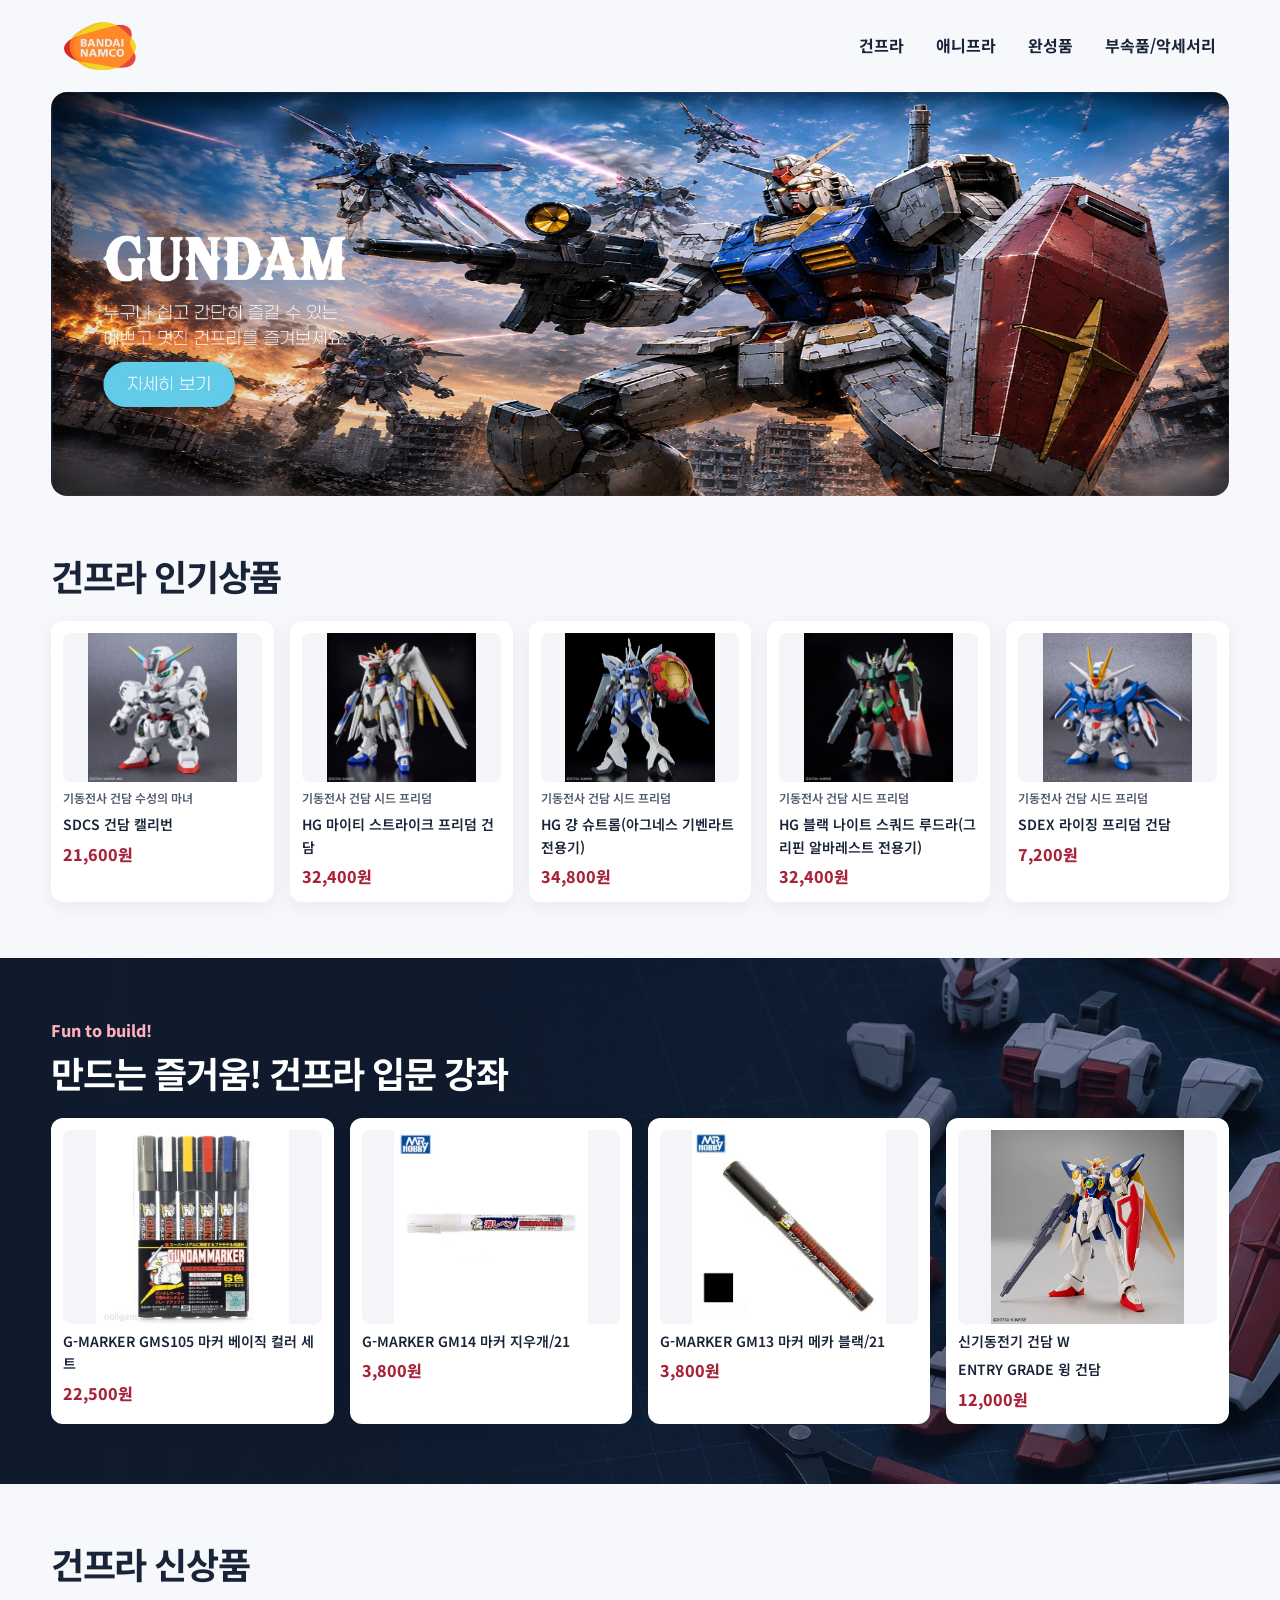
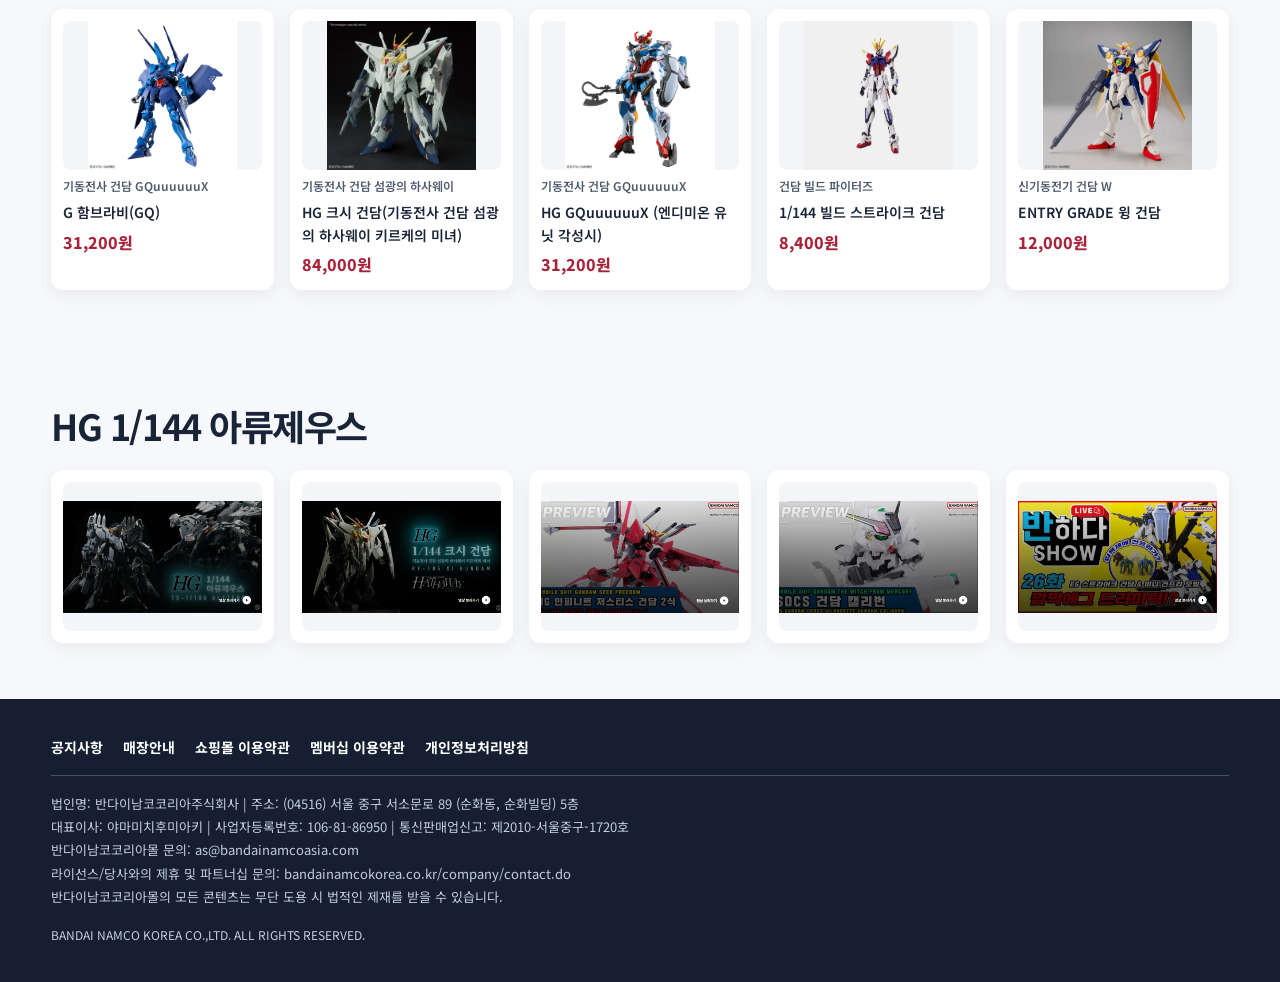
==== bandai/index.html @ d17b0fea "Add files via upload" ====
<!DOCTYPE html>
<html lang="ko">

<head>
    <meta charset="UTF-8">
    <meta name="viewport" content="width=device-width, initial-scale=1.0">
    <title>첫번째 연습파일</title>
    <link rel="stylesheet" href="https://fonts.googleapis.com/css2?family=Noto+Sans+KR:wght@400;500;600;700;800&amp;display=swap">
    <style>
        * {
            margin: 0;
            padding: 0;
            box-sizing: border-box;
        }

        body {
            font: 16px/1.6 "Noto Sans KR", sans-serif;
            color: #192438;
            background: #f7f8fb;
        }

        header {
            max-width: 1400px;
            margin: 0 auto;
            padding: 10px 5%;
            display: flex;
            align-items: center;
            justify-content: space-between;
            gap: 16px;
        }

        .logo img {
            width: 72px;
            vertical-align: middle;
        }

        nav {
            display: flex;
            flex-wrap: wrap;
            gap: 8px 32px;
        }

        nav a {
            font-weight: 700;
            text-decoration: none;
            color: #192438;
        }

        nav a:hover,
        nav a:focus-visible {
            color: #ba283e;
        }

        .hero {
            width: 92%;
            max-width: 1400px;
            aspect-ratio: 1920 / 659;
            margin: 0 auto;
            border-radius: 16px;
            background: #172338 url(img/hero.jpg) no-repeat center / contain;
        }

        .wrap,
        .wrap2,
        .fw {
            width: 92%;
            max-width: 1200px;
            margin: 0 auto;
        }

        .wrap {
            padding: 56px 0;
        }

        h1,
        h2 {
            margin-bottom: 22px;
            font-size: clamp(24px, 3.5vw, 36px);
            line-height: 1.3;
            letter-spacing: -0.04em;
        }

        .daily-new-list,
        .daily-new-list2,
        .daily-new-list3 {
            display: flex;
            flex-wrap: wrap;
            gap: 16px;
        }

        .card,
        .card2 {
            min-width: 0;
            padding: 12px;
            border-radius: 12px;
            background: #fff;
            color: #192438;
            box-shadow: 0 5px 18px #101b3010;
            overflow-wrap: anywhere;
        }

        .card {
            flex: 0 0 calc((100% - 64px) / 5);
        }

        .card2 {
            flex: 0 0 calc((100% - 48px) / 4);
        }

        .card img,
        .card2 img {
            width: 100%;
            aspect-ratio: 4 / 3;
            object-fit: contain;
            border-radius: 8px;
            background: #f3f5f8;
            vertical-align: middle;
        }

        .card p,
        .card2 p {
            margin-top: 6px;
            font-size: 14px;
            font-weight: 600;
        }

        .card p:first-of-type {
            font-size: 12px;
            color: #505b6e;
        }

        .card p:last-child,
        .card2 p:last-child {
            font-size: 16px;
            font-weight: 800;
            color: #a82339;
        }

        .bg {
            padding: 60px 0;
            background: linear-gradient(90deg, #101a2d 5%, #101a2d45), url(img/workbench-bg.png) no-repeat center / cover;
            color: #fff;
        }

        .wrap2 > p {
            margin-bottom: 6px;
            color: #ffb0bc;
            font-weight: 800;
        }

        footer {
            padding: 36px 0;
            background: #151f31;
            color: #c4cedd;
            font-size: 13px;
            line-height: 1.8;
            overflow-wrap: anywhere;
        }

        .footer-menu {
            display: flex;
            flex-wrap: wrap;
            gap: 6px 20px;
            margin-bottom: 16px;
            padding-bottom: 14px;
            border-bottom: 1px solid #435068;
            color: #fff;
            font-size: 14px;
            font-weight: 700;
        }

        .copyright {
            margin-top: 16px;
            font-size: 12px;
        }

        @media (max-width: 900px) {
            .card,
            .card2 {
                flex-basis: calc((100% - 32px) / 3);
            }
        }

        @media (max-width: 600px) {
            nav {
                gap: 6px 14px;
                font-size: 14px;
            }

            .wrap,
            .bg {
                padding: 36px 0;
            }

            .card,
            .card2 {
                flex-basis: calc((100% - 16px) / 2);
            }
        }
    </style>
</head>

<body>
    <header>
        <div class="logo"><img src="img/pngegg.png"></div>
        <nav>
            <a href="#">건프라</a>
            <a href="#">애니프라</a>
            <a href="#">완성품</a>
            <a href="#">부속품/악세서리</a>
        </nav>
    </header>
    <section class="hero">
    </section>
    <section class="wrap">
        <h2>건프라 인기상품</h2>
        <div class="daily-new-list">
            <div class="card"><img src="img/gc.jpg">
                <p>기동전사 건담 수성의 마녀</p>
                <p>SDCS 건담 캘리번</p>
                <p>21,600원</p>
            </div>
            <div class="card"><img src="img/msg.jpg">
                <p>기동전사 건담 시드 프리덤</p>
                <p>HG 마이티 스트라이크 프리덤 건담</p>
                <p>32,400원</p>
            </div>
            <div class="card"><img src="img/gs.jpg">
                <p>기동전사 건담 시드 프리덤</p>
                <p>HG 걍 슈트롬(아그네스 기벤라트 전용기)</p>
                <p>34,800원</p>
            </div>
            <div class="card"><img src="img/bnr.jpg">
                <p>기동전사 건담 시드 프리덤</p>
                <p>HG 블랙 나이트 스쿼드 루드라(그리핀 알바레스트 전용기)</p>
                <p>32,400원</p>
            </div>
            <div class="card"><img src="img/rfg.jpg">
                <p>기동전사 건담 시드 프리덤</p>
                <p>SDEX 라이징 프리덤 건담</p>
                <p>7,200원</p>
            </div>
        </div>
    </section>
    <section class="bg">
        <div class="wrap2">
        <p>Fun to build!</p>
        <h2>만드는 즐거움! 건프라 입문 강좌</h2>
        <div class="daily-new-list2">
            <div class="card2"><img src="img/gms.jpg">
                <p>G-MARKER GMS105 마커 베이직 컬러 세트</p>
                <p>22,500원</p>
            </div>
            <div class="card2"><img src="img/me.jpg">
                <p>G-MARKER GM14 마커 지우개/21</p>
                <p>3,800원</p>
            </div>
            <div class="card2"><img src="img/mb.jpg">
                <p>G-MARKER GM13 마커 메카 블랙/21</p>
                <p>3,800원</p>
            </div>
            <div class="card2"><img src="img/wg.jpeg">
                <p>신기동전기 건담 W</p>
                <p>ENTRY GRADE 윙 건담</p>
                <p>12,000원</p>
            </div>
            </div>
        </div>
    </section>
    <section class="wrap">
        <h2>건프라 신상품</h2>
        <div class="daily-new-list">
            <div class="card"><img src="img/gqh.jpeg">
                <p>기동전사 건담 GQuuuuuuX</p>
                <p>G 함브라비(GQ)</p>
                <p>31,200원</p>
            </div>
            <div class="card"><img src="img/xg.jpg">
                <p>기동전사 건담 섬광의 하사웨이</p>
                <p>HG 크시 건담(기동전사 건담 섬광의 하사웨이 키르케의 미녀)</p>
                <p>84,000원</p>
            </div>
            <div class="card"><img src="img/gq.jpeg">
                <p>기동전사 건담 GQuuuuuuX</p>
                <p>HG GQuuuuuuX (엔디미온 유닛 각성시)</p>
                <p>31,200원</p>
            </div>
            <div class="card"><img src="img/bs.jpg">
                <p>건담 빌드 파이터즈</p>
                <p>1/144 빌드 스트라이크 건담</p>
                <p>8,400원</p>
            </div>
            <div class="card"><img src="img/wg.jpeg">
                <p>신기동전기 건담 W</p>
                <p>ENTRY GRADE 윙 건담</p>
                <p>12,000원</p>
            </div>
        </div>
    </section>
    <section class="wrap">
        <h1>HG 1/144 아류제우스</h1>
        <div class="daily-new-list3">
            <div class="card"><img src="img/aj.png">
            </div>
            <div class="card"><img src="img/xgu.png">
            </div>
            <div class="card"><img src="img/ig.png">
            </div>
            <div class="card"><img src="img/sgc.png">
            </div>
            <div class="card"><img src="img/esg.png">
            </div>
        </div>
    </section>
    <footer>
        <div class="fw">
            <div class="footer-menu">
                <span>공지사항</span>
                <span>매장안내</span>
                <span>쇼핑몰 이용약관</span>
                <span>멤버십 이용약관</span>
                <span>개인정보처리방침</span>
            </div>
            <p>법인명: 반다이남코코리아주식회사 | 주소: (04516) 서울 중구 서소문로 89 (순화동, 순화빌딩) 5층</p>
            <p>대표이사: 야마미치후미아키 | 사업자등록번호: 106-81-86950 | 통신판매업신고: 제2010-서울중구-1720호</p>
            <p>반다이남코코리아몰 문의: as@bandainamcoasia.com</p>
            <p>라이선스/당사와의 제휴 및 파트너십 문의: bandainamcokorea.co.kr/company/contact.do</p>
            <p>반다이남코코리아몰의 모든 콘텐츠는 무단 도용 시 법적인 제재를 받을 수 있습니다.</p>

            <p class="copyright">BANDAI NAMCO KOREA CO.,LTD. ALL RIGHTS RESERVED.</p>
        </div>
    </footer>
</body>

</html>
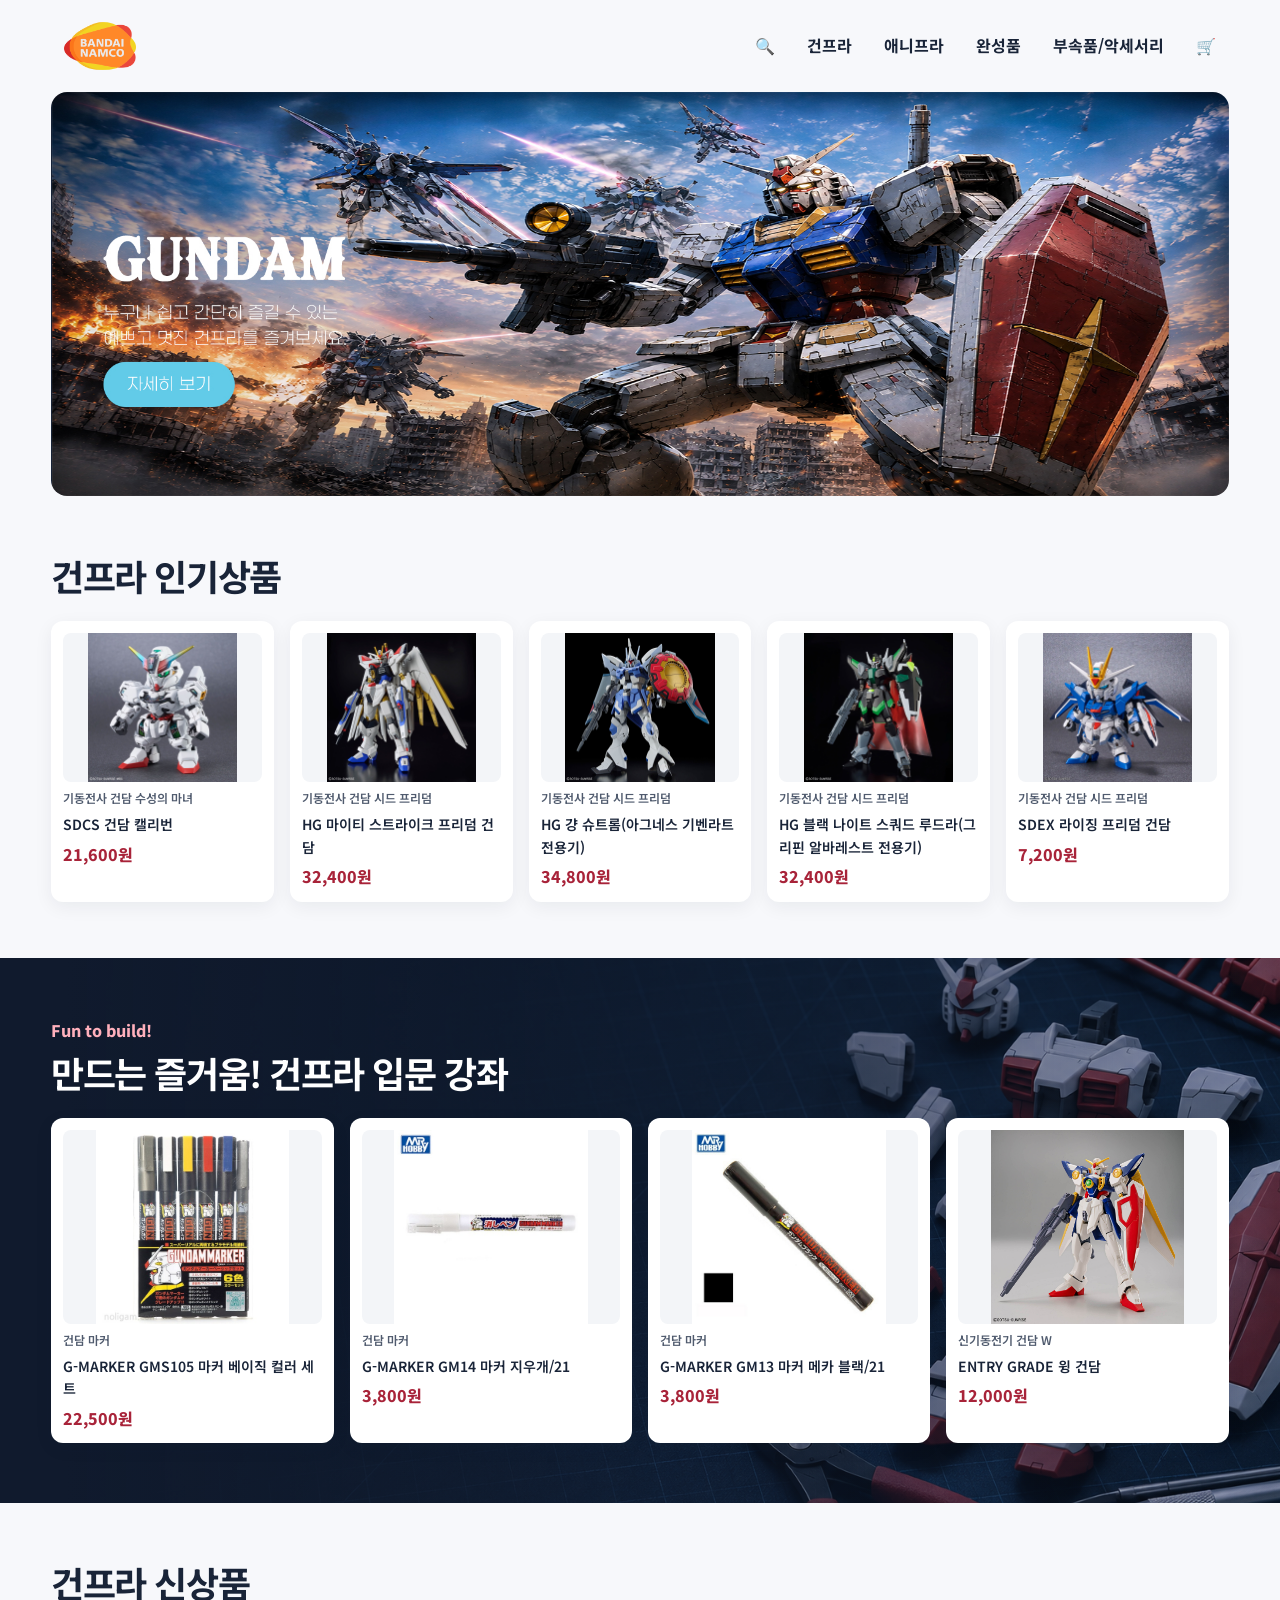
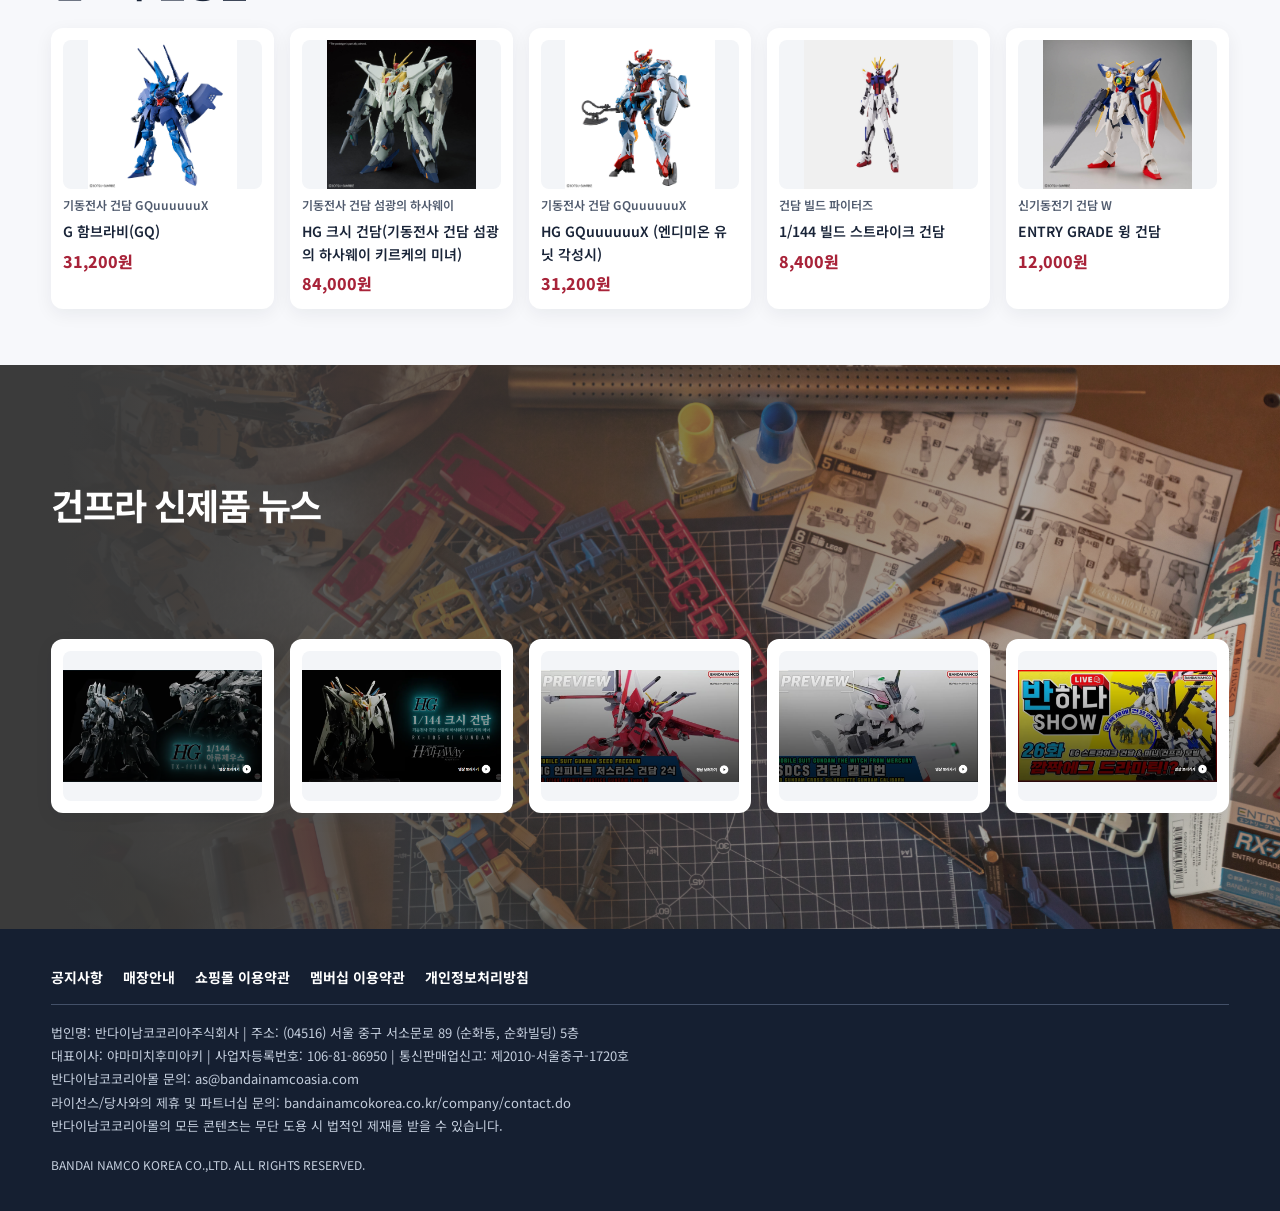
==== commit 4173ef21: "Add files via upload" ====
--- a/bandai/index.html
+++ b/bandai/index.html
@@ -1,12 +1,12 @@
-<!DOCTYPE html>
-<html lang="ko">
-
-<head>
-    <meta charset="UTF-8">
-    <meta name="viewport" content="width=device-width, initial-scale=1.0">
-    <title>첫번째 연습파일</title>
-    <link rel="stylesheet" href="https://fonts.googleapis.com/css2?family=Noto+Sans+KR:wght@400;500;600;700;800&amp;display=swap">
-    <style>
+<!DOCTYPE html>
+<html lang="ko">
+
+<head>
+    <meta charset="UTF-8">
+    <meta name="viewport" content="width=device-width, initial-scale=1.0">
+    <title>첫번째 연습파일</title>
+    <link rel="stylesheet" href="https://fonts.googleapis.com/css2?family=Noto+Sans+KR:wght@400;500;600;700;800&amp;display=swap">
+    <style>
         * {
             margin: 0;
             padding: 0;
@@ -124,7 +124,8 @@
             font-weight: 600;
         }
 
-        .card p:first-of-type {
+        .card p:first-of-type,
+        .card2 p:first-of-type {
             font-size: 12px;
             color: #505b6e;
         }
@@ -146,6 +147,12 @@
             margin-bottom: 6px;
             color: #ffb0bc;
             font-weight: 800;
+        }
+
+        .bg2 {
+            padding: 60px 0;
+            background: linear-gradient(90deg, #3b3b3b 5%, #3a3a3a45), url(img/gp.png) no-repeat center / cover;
+            color: #fff;
         }
 
         footer {
@@ -196,141 +203,146 @@
             .card2 {
                 flex-basis: calc((100% - 16px) / 2);
             }
-        }
-    </style>
-</head>
-
-<body>
-    <header>
-        <div class="logo"><img src="img/pngegg.png"></div>
-        <nav>
-            <a href="#">건프라</a>
-            <a href="#">애니프라</a>
-            <a href="#">완성품</a>
-            <a href="#">부속품/악세서리</a>
-        </nav>
-    </header>
-    <section class="hero">
-    </section>
-    <section class="wrap">
-        <h2>건프라 인기상품</h2>
-        <div class="daily-new-list">
-            <div class="card"><img src="img/gc.jpg">
-                <p>기동전사 건담 수성의 마녀</p>
-                <p>SDCS 건담 캘리번</p>
-                <p>21,600원</p>
-            </div>
-            <div class="card"><img src="img/msg.jpg">
-                <p>기동전사 건담 시드 프리덤</p>
-                <p>HG 마이티 스트라이크 프리덤 건담</p>
-                <p>32,400원</p>
-            </div>
-            <div class="card"><img src="img/gs.jpg">
-                <p>기동전사 건담 시드 프리덤</p>
-                <p>HG 걍 슈트롬(아그네스 기벤라트 전용기)</p>
-                <p>34,800원</p>
-            </div>
-            <div class="card"><img src="img/bnr.jpg">
-                <p>기동전사 건담 시드 프리덤</p>
-                <p>HG 블랙 나이트 스쿼드 루드라(그리핀 알바레스트 전용기)</p>
-                <p>32,400원</p>
-            </div>
-            <div class="card"><img src="img/rfg.jpg">
-                <p>기동전사 건담 시드 프리덤</p>
-                <p>SDEX 라이징 프리덤 건담</p>
-                <p>7,200원</p>
-            </div>
-        </div>
-    </section>
-    <section class="bg">
-        <div class="wrap2">
-        <p>Fun to build!</p>
-        <h2>만드는 즐거움! 건프라 입문 강좌</h2>
-        <div class="daily-new-list2">
-            <div class="card2"><img src="img/gms.jpg">
-                <p>G-MARKER GMS105 마커 베이직 컬러 세트</p>
-                <p>22,500원</p>
-            </div>
-            <div class="card2"><img src="img/me.jpg">
-                <p>G-MARKER GM14 마커 지우개/21</p>
-                <p>3,800원</p>
-            </div>
-            <div class="card2"><img src="img/mb.jpg">
-                <p>G-MARKER GM13 마커 메카 블랙/21</p>
-                <p>3,800원</p>
-            </div>
-            <div class="card2"><img src="img/wg.jpeg">
-                <p>신기동전기 건담 W</p>
-                <p>ENTRY GRADE 윙 건담</p>
-                <p>12,000원</p>
-            </div>
-            </div>
-        </div>
-    </section>
-    <section class="wrap">
-        <h2>건프라 신상품</h2>
-        <div class="daily-new-list">
-            <div class="card"><img src="img/gqh.jpeg">
-                <p>기동전사 건담 GQuuuuuuX</p>
-                <p>G 함브라비(GQ)</p>
-                <p>31,200원</p>
-            </div>
-            <div class="card"><img src="img/xg.jpg">
-                <p>기동전사 건담 섬광의 하사웨이</p>
-                <p>HG 크시 건담(기동전사 건담 섬광의 하사웨이 키르케의 미녀)</p>
-                <p>84,000원</p>
-            </div>
-            <div class="card"><img src="img/gq.jpeg">
-                <p>기동전사 건담 GQuuuuuuX</p>
-                <p>HG GQuuuuuuX (엔디미온 유닛 각성시)</p>
-                <p>31,200원</p>
-            </div>
-            <div class="card"><img src="img/bs.jpg">
-                <p>건담 빌드 파이터즈</p>
-                <p>1/144 빌드 스트라이크 건담</p>
-                <p>8,400원</p>
-            </div>
-            <div class="card"><img src="img/wg.jpeg">
-                <p>신기동전기 건담 W</p>
-                <p>ENTRY GRADE 윙 건담</p>
-                <p>12,000원</p>
-            </div>
-        </div>
-    </section>
-    <section class="wrap">
-        <h1>HG 1/144 아류제우스</h1>
-        <div class="daily-new-list3">
-            <div class="card"><img src="img/aj.png">
-            </div>
-            <div class="card"><img src="img/xgu.png">
-            </div>
-            <div class="card"><img src="img/ig.png">
-            </div>
-            <div class="card"><img src="img/sgc.png">
-            </div>
-            <div class="card"><img src="img/esg.png">
-            </div>
-        </div>
-    </section>
-    <footer>
-        <div class="fw">
+        }
+    </style>
+</head>
+
+<body>
+    <header>
+        <div class="logo"><img src="img/pngegg.png"></div>
+        <nav>
+            <a href="#">🔍</a>
+            <a href="#">건프라</a>
+            <a href="#">애니프라</a>
+            <a href="#">완성품</a>
+            <a href="#">부속품/악세서리</a>
+            <a href="#">🛒</a>
+        </nav>
+    </header>
+    <section class="hero">
+    </section>
+    <section class="wrap">
+        <h2>건프라 인기상품</h2>
+        <div class="daily-new-list">
+            <div class="card"><img src="img/gc.jpg">
+                <p>기동전사 건담 수성의 마녀</p>
+                <p>SDCS 건담 캘리번</p>
+                <p>21,600원</p>
+            </div>
+            <div class="card"><img src="img/msg.jpg">
+                <p>기동전사 건담 시드 프리덤</p>
+                <p>HG 마이티 스트라이크 프리덤 건담</p>
+                <p>32,400원</p>
+            </div>
+            <div class="card"><img src="img/gs.jpg">
+                <p>기동전사 건담 시드 프리덤</p>
+                <p>HG 걍 슈트롬(아그네스 기벤라트 전용기)</p>
+                <p>34,800원</p>
+            </div>
+            <div class="card"><img src="img/bnr.jpg">
+                <p>기동전사 건담 시드 프리덤</p>
+                <p>HG 블랙 나이트 스쿼드 루드라(그리핀 알바레스트 전용기)</p>
+                <p>32,400원</p>
+            </div>
+            <div class="card"><img src="img/rfg.jpg">
+                <p>기동전사 건담 시드 프리덤</p>
+                <p>SDEX 라이징 프리덤 건담</p>
+                <p>7,200원</p>
+            </div>
+        </div>
+    </section>
+    <section class="bg">
+        <div class="wrap2">
+        <p>Fun to build!</p>
+        <h2>만드는 즐거움! 건프라 입문 강좌</h2>
+        <div class="daily-new-list2">
+            <div class="card2"><img src="img/gms.jpg">
+                <p>건담 마커</p>
+                <p>G-MARKER GMS105 마커 베이직 컬러 세트</p>
+                <p>22,500원</p>
+            </div>
+            <div class="card2"><img src="img/me.jpg">
+                <p>건담 마커</p>
+                <p>G-MARKER GM14 마커 지우개/21</p>
+                <p>3,800원</p>
+            </div>
+            <div class="card2"><img src="img/mb.jpg">
+                <p>건담 마커</p>
+                <p>G-MARKER GM13 마커 메카 블랙/21</p>
+                <p>3,800원</p>
+            </div>
+            <div class="card2"><img src="img/wg.jpeg">
+                <p>신기동전기 건담 W</p>
+                <p>ENTRY GRADE 윙 건담</p>
+                <p>12,000원</p>
+            </div>
+            </div>
+        </div>
+    </section>
+    <section class="wrap">
+        <h2>건프라 신상품</h2>
+        <div class="daily-new-list">
+            <div class="card"><img src="img/gqh.jpeg">
+                <p>기동전사 건담 GQuuuuuuX</p>
+                <p>G 함브라비(GQ)</p>
+                <p>31,200원</p>
+            </div>
+            <div class="card"><img src="img/xg.jpg">
+                <p>기동전사 건담 섬광의 하사웨이</p>
+                <p>HG 크시 건담(기동전사 건담 섬광의 하사웨이 키르케의 미녀)</p>
+                <p>84,000원</p>
+            </div>
+            <div class="card"><img src="img/gq.jpeg">
+                <p>기동전사 건담 GQuuuuuuX</p>
+                <p>HG GQuuuuuuX (엔디미온 유닛 각성시)</p>
+                <p>31,200원</p>
+            </div>
+            <div class="card"><img src="img/bs.jpg">
+                <p>건담 빌드 파이터즈</p>
+                <p>1/144 빌드 스트라이크 건담</p>
+                <p>8,400원</p>
+            </div>
+            <div class="card"><img src="img/wg.jpeg">
+                <p>신기동전기 건담 W</p>
+                <p>ENTRY GRADE 윙 건담</p>
+                <p>12,000원</p>
+            </div>
+        </div>
+    </section>
+    <section class="bg2">
+        <h1 class="wrap">건프라 신제품 뉴스</h1>
+        <div class="daily-new-list3 wrap">
+            <div class="card"><img src="img/aj.png">
+            </div>
+            <div class="card"><img src="img/xgu.png">
+            </div>
+            <div class="card"><img src="img/ig.png">
+            </div>
+            <div class="card"><img src="img/sgc.png">
+            </div>
+            <div class="card"><img src="img/esg.png">
+            </div>
+        </div>
+    </section>
+    <footer>
+        <div class="fw">
             <div class="footer-menu">
                 <span>공지사항</span>
                 <span>매장안내</span>
                 <span>쇼핑몰 이용약관</span>
                 <span>멤버십 이용약관</span>
                 <span>개인정보처리방침</span>
-            </div>
-            <p>법인명: 반다이남코코리아주식회사 | 주소: (04516) 서울 중구 서소문로 89 (순화동, 순화빌딩) 5층</p>
-            <p>대표이사: 야마미치후미아키 | 사업자등록번호: 106-81-86950 | 통신판매업신고: 제2010-서울중구-1720호</p>
-            <p>반다이남코코리아몰 문의: as@bandainamcoasia.com</p>
-            <p>라이선스/당사와의 제휴 및 파트너십 문의: bandainamcokorea.co.kr/company/contact.do</p>
-            <p>반다이남코코리아몰의 모든 콘텐츠는 무단 도용 시 법적인 제재를 받을 수 있습니다.</p>
-
-            <p class="copyright">BANDAI NAMCO KOREA CO.,LTD. ALL RIGHTS RESERVED.</p>
-        </div>
-    </footer>
-</body>
-
-</html>
-
+            </div>
+            <p>법인명: 반다이남코코리아주식회사 | 주소: (04516) 서울 중구 서소문로 89 (순화동, 순화빌딩) 5층</p>
+            <p>대표이사: 야마미치후미아키 | 사업자등록번호: 106-81-86950 | 통신판매업신고: 제2010-서울중구-1720호</p>
+            <p>반다이남코코리아몰 문의: as@bandainamcoasia.com</p>
+            <p>라이선스/당사와의 제휴 및 파트너십 문의: bandainamcokorea.co.kr/company/contact.do</p>
+            <p>반다이남코코리아몰의 모든 콘텐츠는 무단 도용 시 법적인 제재를 받을 수 있습니다.</p>
+
+            <p class="copyright">BANDAI NAMCO KOREA CO.,LTD. ALL RIGHTS RESERVED.</p>
+        </div>
+    </footer>
+</body>
+
+</html>
+
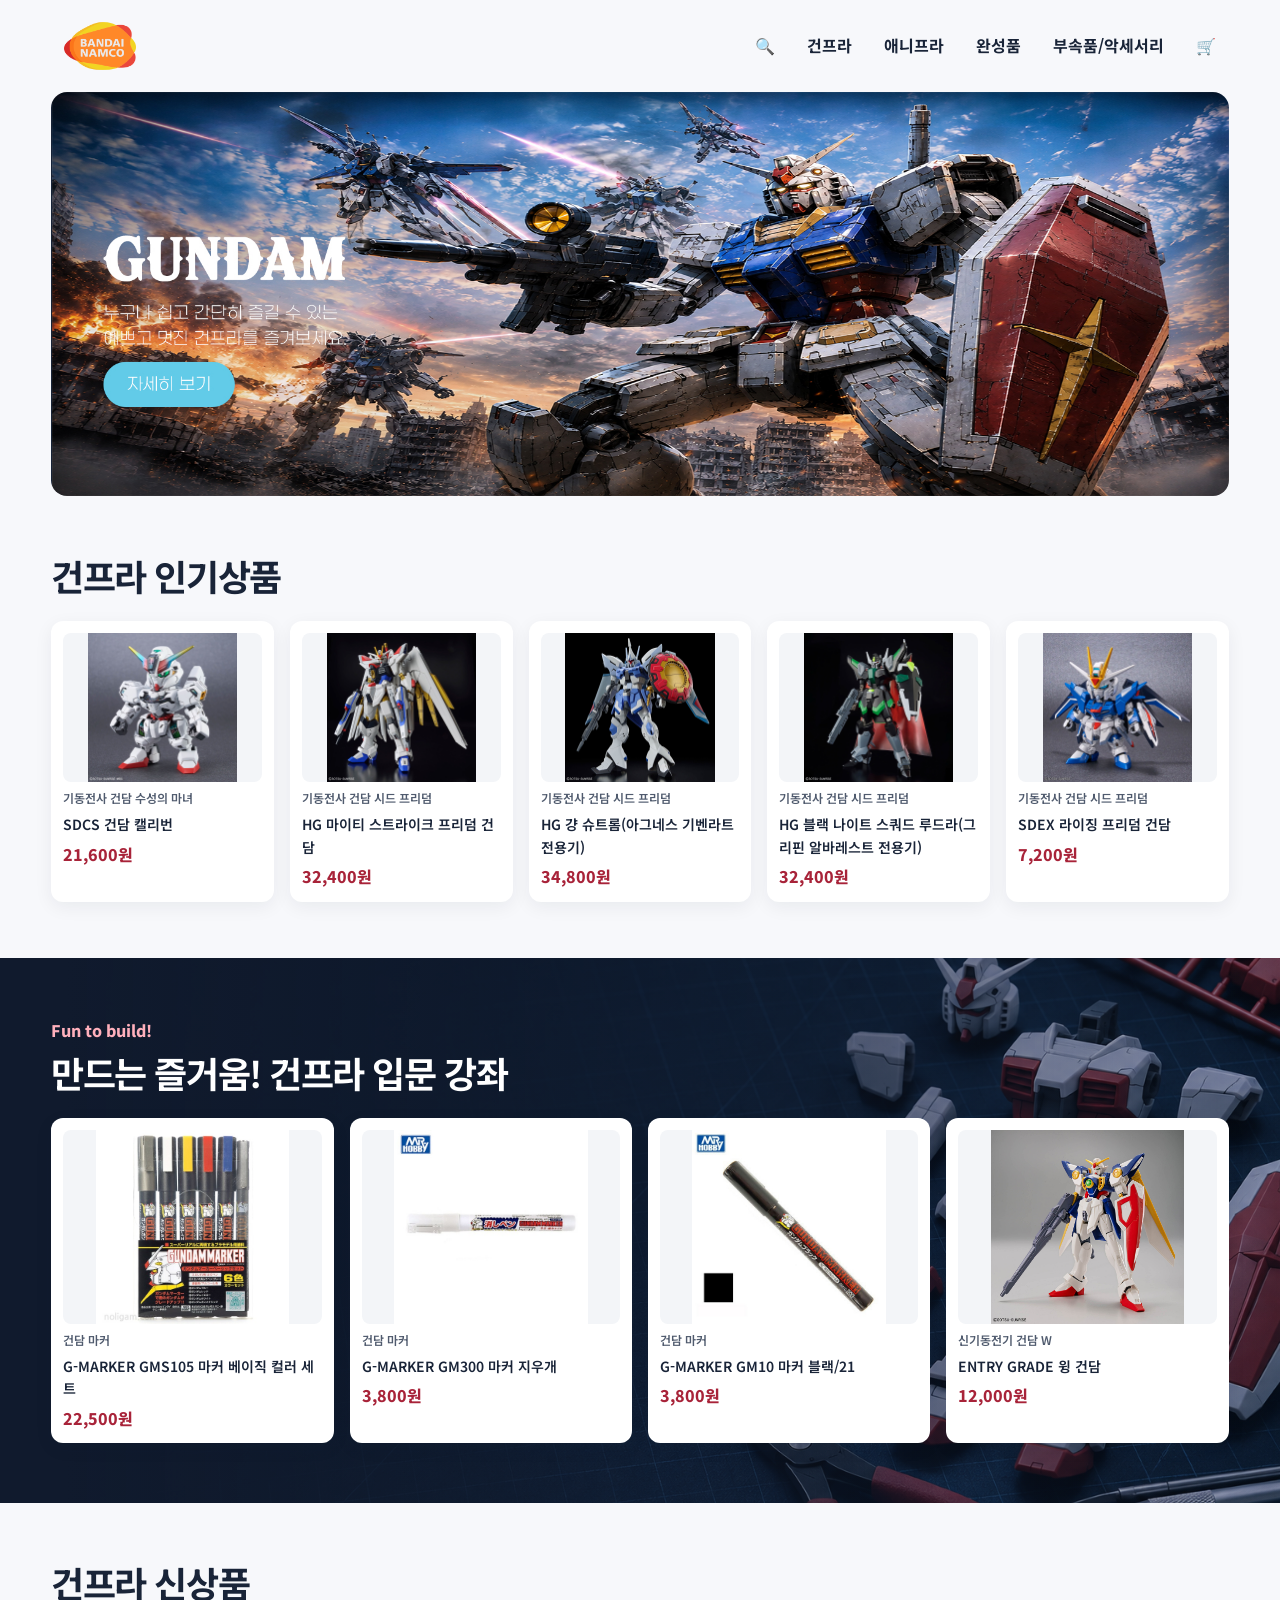
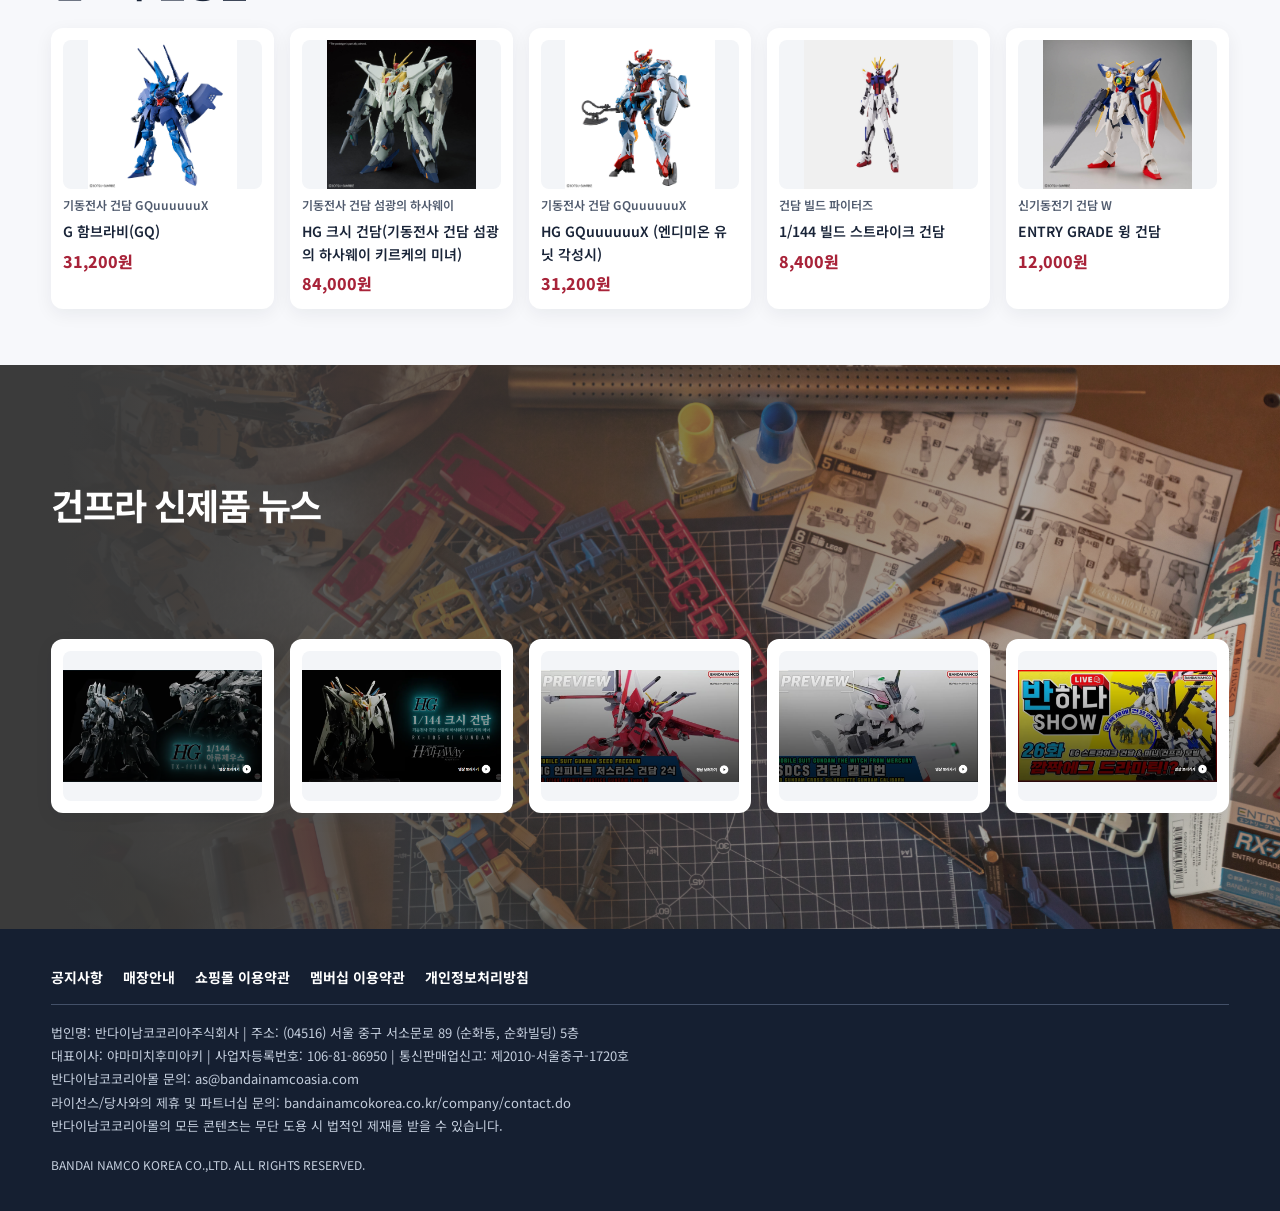
==== commit 2102e2b7: "Add files via upload" ====
--- a/bandai/index.html
+++ b/bandai/index.html
@@ -211,12 +211,12 @@
     <header>
         <div class="logo"><img src="img/pngegg.png"></div>
         <nav>
-            <a href="#">🔍</a>
-            <a href="#">건프라</a>
-            <a href="#">애니프라</a>
-            <a href="#">완성품</a>
-            <a href="#">부속품/악세서리</a>
-            <a href="#">🛒</a>
+            <a href="https://www.bnkrmall.co.kr/main/index.do">🔍</a>
+            <a href="https://www.bnkrmall.co.kr/main/gunpla_index.do">건프라</a>
+            <a href="https://www.bnkrmall.co.kr/goods/category.do?cate=1577&pview=&psort=&cateName=%EC%95%A0%EB%8B%88%ED%94%84%EB%9D%BC&page=1&sale=&soldout=Y&reserved=&rowprice=&highprice=&chkbrand=&chkseries=&brandIdx=&seriesIdx=&drawCnt=0&drawIdx=&brandCnt=36&seriesCnt=103&realdrawCnt=0&age=&etc=&endGoods=Y&soon=">애니프라</a>
+            <a href="https://www.bnkrmall.co.kr/main/figure_index.do">완성품</a>
+            <a href="https://www.bnkrmall.co.kr/goods/category.do?cate=1609&pview=&psort=&cateName=%EA%B8%B0%ED%83%80&page=1&sale=&soldout=Y&reserved=&rowprice=&highprice=&chkbrand=&chkseries=&brandIdx=&seriesIdx=&drawCnt=0&drawIdx=&brandCnt=8&seriesCnt=18&realdrawCnt=0&age=&etc=&endGoods=Y&soon=">부속품/악세서리</a>
+            <a href="https://www.bnkrmall.co.kr/order/cart.do">🛒</a>
         </nav>
     </header>
     <section class="hero">
@@ -224,27 +224,27 @@
     <section class="wrap">
         <h2>건프라 인기상품</h2>
         <div class="daily-new-list">
-            <div class="card"><img src="img/gc.jpg">
+            <div class="card"><a href="https://www.bnkrmall.co.kr/goods/detail.do?gno=9619750"><img src="img/gc.jpg"></a>
                 <p>기동전사 건담 수성의 마녀</p>
                 <p>SDCS 건담 캘리번</p>
                 <p>21,600원</p>
             </div>
-            <div class="card"><img src="img/msg.jpg">
+            <div class="card"><a href="https://www.bnkrmall.co.kr/goods/detail.do?gno=9619750"><img src="img/msg.jpg"></a>
                 <p>기동전사 건담 시드 프리덤</p>
                 <p>HG 마이티 스트라이크 프리덤 건담</p>
                 <p>32,400원</p>
             </div>
-            <div class="card"><img src="img/gs.jpg">
+            <div class="card"><a href="https://www.bnkrmall.co.kr/goods/detail.do?gno=62239823"><img src="img/gs.jpg"></a>
                 <p>기동전사 건담 시드 프리덤</p>
                 <p>HG 걍 슈트롬(아그네스 기벤라트 전용기)</p>
                 <p>34,800원</p>
             </div>
-            <div class="card"><img src="img/bnr.jpg">
+            <div class="card"><a href="https://www.bnkrmall.co.kr/goods/detail.do?gno=27381808"><img src="img/bnr.jpg"></a>
                 <p>기동전사 건담 시드 프리덤</p>
                 <p>HG 블랙 나이트 스쿼드 루드라(그리핀 알바레스트 전용기)</p>
                 <p>32,400원</p>
             </div>
-            <div class="card"><img src="img/rfg.jpg">
+            <div class="card"><a href="https://www.bnkrmall.co.kr/goods/detail.do?gno=41690527"><img src="img/rfg.jpg"></a>
                 <p>기동전사 건담 시드 프리덤</p>
                 <p>SDEX 라이징 프리덤 건담</p>
                 <p>7,200원</p>
@@ -256,22 +256,22 @@
         <p>Fun to build!</p>
         <h2>만드는 즐거움! 건프라 입문 강좌</h2>
         <div class="daily-new-list2">
-            <div class="card2"><img src="img/gms.jpg">
+            <div class="card2"><a href="https://www.bnkrmall.co.kr/goods/detail.do?gno=989879"><img src="img/gms.jpg"></a>
                 <p>건담 마커</p>
                 <p>G-MARKER GMS105 마커 베이직 컬러 세트</p>
                 <p>22,500원</p>
             </div>
-            <div class="card2"><img src="img/me.jpg">
+            <div class="card2"><a href="https://www.bnkrmall.co.kr/goods/detail.do?gno=10708364"><img src="img/me.jpg"></a>
                 <p>건담 마커</p>
-                <p>G-MARKER GM14 마커 지우개/21</p>
+                <p>G-MARKER GM300 마커 지우개</p>
                 <p>3,800원</p>
             </div>
-            <div class="card2"><img src="img/mb.jpg">
+            <div class="card2"><a href="https://www.bnkrmall.co.kr/goods/detail.do?gno=77653357"><img src="img/mb.jpg"></a>
                 <p>건담 마커</p>
-                <p>G-MARKER GM13 마커 메카 블랙/21</p>
+                <p>G-MARKER GM10 마커 블랙/21</p>
                 <p>3,800원</p>
             </div>
-            <div class="card2"><img src="img/wg.jpeg">
+            <div class="card2"><a href="https://www.bnkrmall.co.kr/goods/detail.do?gno=21075377"><img src="img/wg.jpeg"></a>
                 <p>신기동전기 건담 W</p>
                 <p>ENTRY GRADE 윙 건담</p>
                 <p>12,000원</p>
@@ -282,27 +282,27 @@
     <section class="wrap">
         <h2>건프라 신상품</h2>
         <div class="daily-new-list">
-            <div class="card"><img src="img/gqh.jpeg">
+            <div class="card"><a href="https://www.bnkrmall.co.kr/goods/detail.do?gno=43066336"><img src="img/gqh.jpeg"></a>
                 <p>기동전사 건담 GQuuuuuuX</p>
                 <p>G 함브라비(GQ)</p>
                 <p>31,200원</p>
             </div>
-            <div class="card"><img src="img/xg.jpg">
+            <div class="card"><a href="https://www.bnkrmall.co.kr/goods/detail.do?gno=98610006"><img src="img/xg.jpg"></a>
                 <p>기동전사 건담 섬광의 하사웨이</p>
                 <p>HG 크시 건담(기동전사 건담 섬광의 하사웨이 키르케의 미녀)</p>
                 <p>84,000원</p>
             </div>
-            <div class="card"><img src="img/gq.jpeg">
+            <div class="card"><a href="https://www.bnkrmall.co.kr/goods/detail.do?gno=92509755"><img src="img/gq.jpeg"></a>
                 <p>기동전사 건담 GQuuuuuuX</p>
                 <p>HG GQuuuuuuX (엔디미온 유닛 각성시)</p>
                 <p>31,200원</p>
             </div>
-            <div class="card"><img src="img/bs.jpg">
+            <div class="card"><a href="https://www.bnkrmall.co.kr/goods/detail.do?gno=33380548"><img src="img/bs.jpg"></a>
                 <p>건담 빌드 파이터즈</p>
                 <p>1/144 빌드 스트라이크 건담</p>
                 <p>8,400원</p>
             </div>
-            <div class="card"><img src="img/wg.jpeg">
+            <div class="card"><a href="https://www.bnkrmall.co.kr/goods/detail.do?gno=21075377"><img src="img/wg.jpeg"></a>
                 <p>신기동전기 건담 W</p>
                 <p>ENTRY GRADE 윙 건담</p>
                 <p>12,000원</p>
@@ -312,15 +312,15 @@
     <section class="bg2">
         <h1 class="wrap">건프라 신제품 뉴스</h1>
         <div class="daily-new-list3 wrap">
-            <div class="card"><img src="img/aj.png">
-            </div>
-            <div class="card"><img src="img/xgu.png">
-            </div>
-            <div class="card"><img src="img/ig.png">
-            </div>
-            <div class="card"><img src="img/sgc.png">
-            </div>
-            <div class="card"><img src="img/esg.png">
+            <div class="card"><a href="https://youtu.be/AkhG7AAteCQ"><img src="img/aj.png"></a>
+            </div>
+            <div class="card"><a href="https://youtu.be/Sp9OFhD9i5k"><img src="img/xgu.png"></a>
+            </div>
+            <div class="card"><a href="https://youtu.be/M0S1YvybGSE"><img src="img/ig.png"></a>
+            </div>
+            <div class="card"><a href="https://youtu.be/fH2fsI_J3dg"><img src="img/sgc.png"></a>
+            </div>
+            <div class="card"><a href="https://youtu.be/xD22y-72wfg"><img src="img/esg.png"></a>
             </div>
         </div>
     </section>
